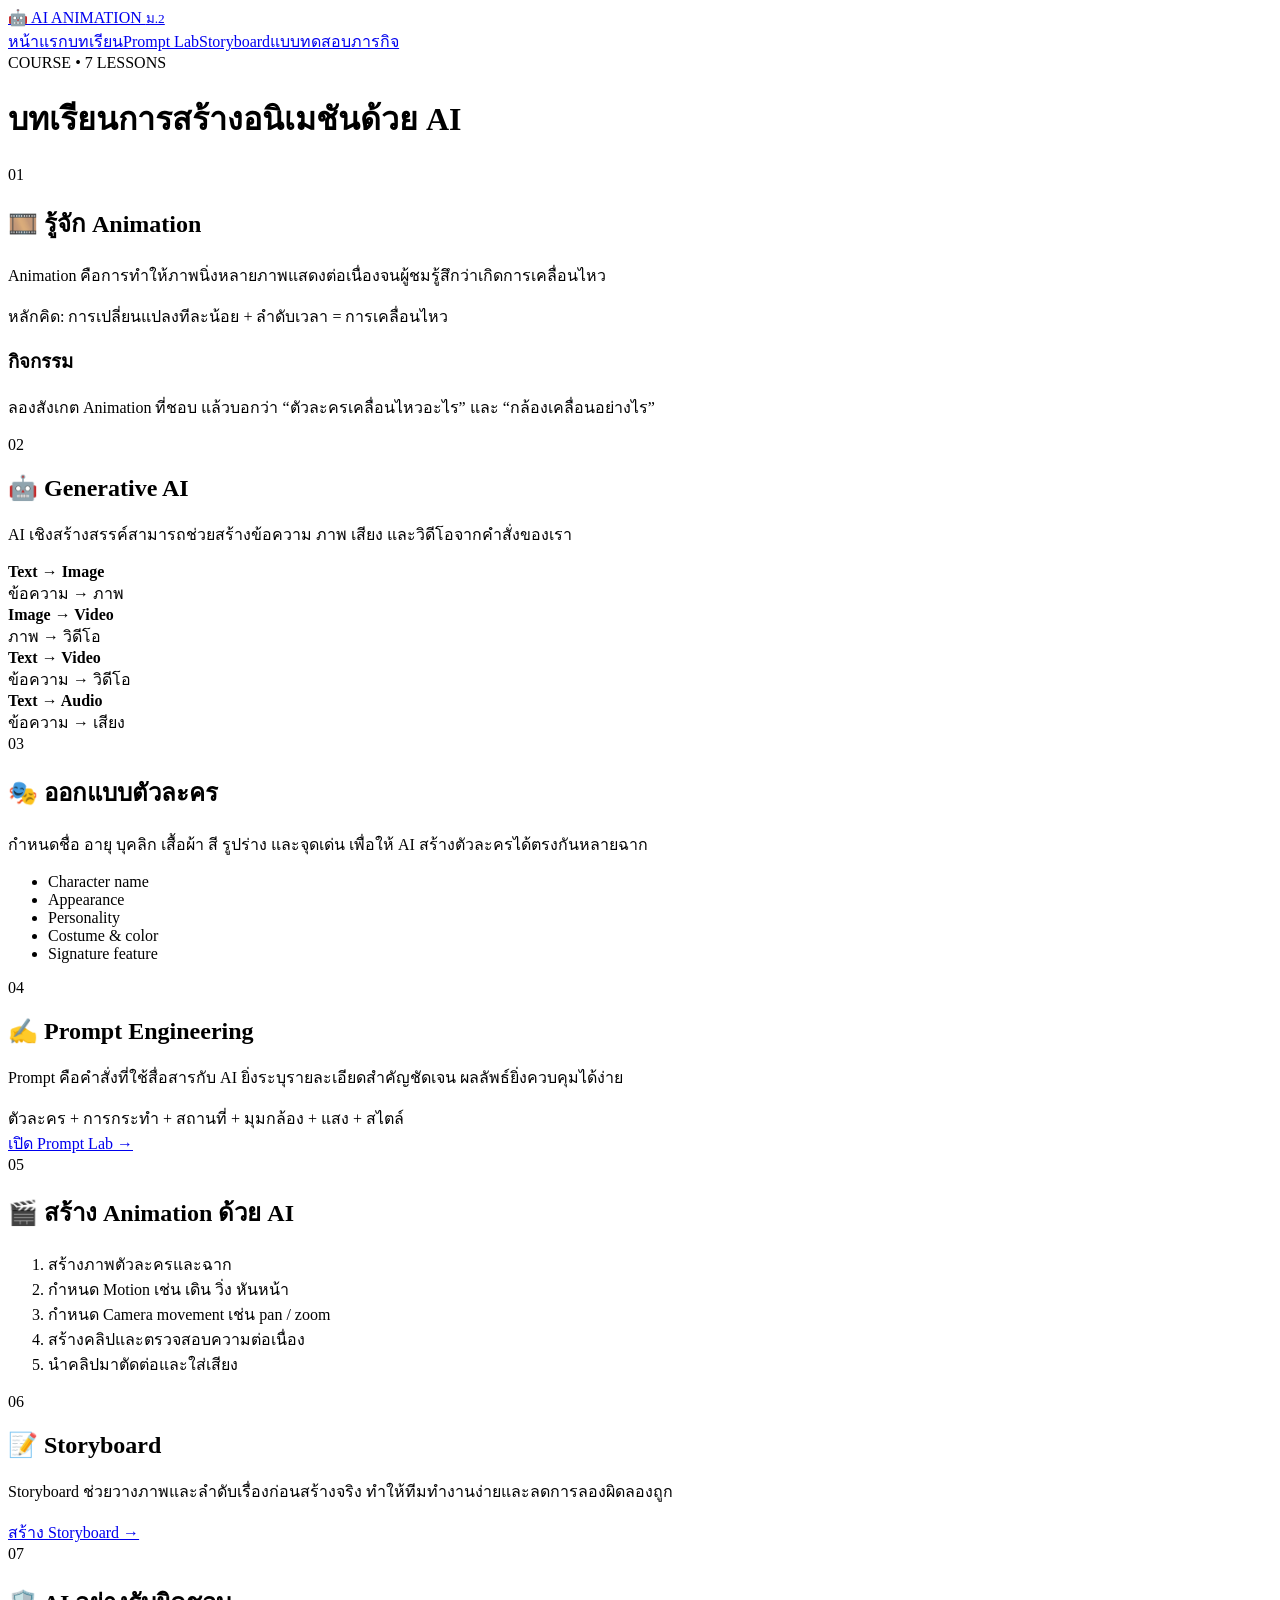
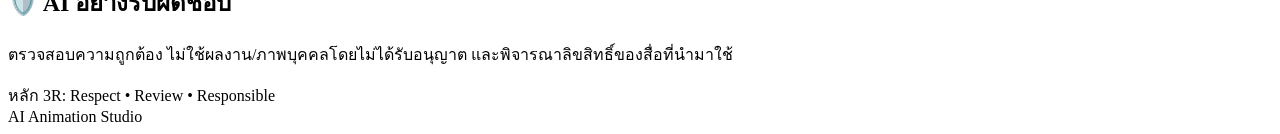
==== course.html @ 831b81f8 "Add files via upload" ====
<!doctype html><html lang="th"><head><meta charset="utf-8"><meta name="viewport" content="width=device-width,initial-scale=1"><title>บทเรียน | AI Animation Studio</title><link rel="stylesheet" href="css/style.css"></head><body>
<header class="nav"><a class="brand" href="index.html">🤖 AI ANIMATION <small>ม.2</small></a><nav><a href="index.html">หน้าแรก</a><a href="course.html">บทเรียน</a><a href="prompt-lab.html">Prompt Lab</a><a href="storyboard.html">Storyboard</a><a href="quiz.html">แบบทดสอบ</a><a href="mission.html">ภารกิจ</a></nav></header>
<main class="wrap page"><span class="tag">COURSE • 7 LESSONS</span><h1>บทเรียนการสร้างอนิเมชันด้วย AI</h1>
<div class="course-grid">
<section id="lesson1" class="lesson"><span>01</span><h2>🎞️ รู้จัก Animation</h2><p>Animation คือการทำให้ภาพนิ่งหลายภาพแสดงต่อเนื่องจนผู้ชมรู้สึกว่าเกิดการเคลื่อนไหว</p><div class="note">หลักคิด: การเปลี่ยนแปลงทีละน้อย + ลำดับเวลา = การเคลื่อนไหว</div><h3>กิจกรรม</h3><p>ลองสังเกต Animation ที่ชอบ แล้วบอกว่า “ตัวละครเคลื่อนไหวอะไร” และ “กล้องเคลื่อนอย่างไร”</p></section>
<section id="lesson2" class="lesson"><span>02</span><h2>🤖 Generative AI</h2><p>AI เชิงสร้างสรรค์สามารถช่วยสร้างข้อความ ภาพ เสียง และวิดีโอจากคำสั่งของเรา</p><div class="grid2"><div><b>Text → Image</b><br>ข้อความ → ภาพ</div><div><b>Image → Video</b><br>ภาพ → วิดีโอ</div><div><b>Text → Video</b><br>ข้อความ → วิดีโอ</div><div><b>Text → Audio</b><br>ข้อความ → เสียง</div></div></section>
<section id="lesson3" class="lesson"><span>03</span><h2>🎭 ออกแบบตัวละคร</h2><p>กำหนดชื่อ อายุ บุคลิก เสื้อผ้า สี รูปร่าง และจุดเด่น เพื่อให้ AI สร้างตัวละครได้ตรงกันหลายฉาก</p><ul><li>Character name</li><li>Appearance</li><li>Personality</li><li>Costume & color</li><li>Signature feature</li></ul></section>
<section id="lesson4" class="lesson"><span>04</span><h2>✍️ Prompt Engineering</h2><p>Prompt คือคำสั่งที่ใช้สื่อสารกับ AI ยิ่งระบุรายละเอียดสำคัญชัดเจน ผลลัพธ์ยิ่งควบคุมได้ง่าย</p><div class="prompt">ตัวละคร + การกระทำ + สถานที่ + มุมกล้อง + แสง + สไตล์</div><a class="btn" href="prompt-lab.html">เปิด Prompt Lab →</a></section>
<section id="lesson5" class="lesson"><span>05</span><h2>🎬 สร้าง Animation ด้วย AI</h2><ol><li>สร้างภาพตัวละครและฉาก</li><li>กำหนด Motion เช่น เดิน วิ่ง หันหน้า</li><li>กำหนด Camera movement เช่น pan / zoom</li><li>สร้างคลิปและตรวจสอบความต่อเนื่อง</li><li>นำคลิปมาตัดต่อและใส่เสียง</li></ol></section>
<section id="lesson6" class="lesson"><span>06</span><h2>📝 Storyboard</h2><p>Storyboard ช่วยวางภาพและลำดับเรื่องก่อนสร้างจริง ทำให้ทีมทำงานง่ายและลดการลองผิดลองถูก</p><a class="btn" href="storyboard.html">สร้าง Storyboard →</a></section>
<section id="lesson7" class="lesson"><span>07</span><h2>🛡️ AI อย่างรับผิดชอบ</h2><p>ตรวจสอบความถูกต้อง ไม่ใช้ผลงาน/ภาพบุคคลโดยไม่ได้รับอนุญาต และพิจารณาลิขสิทธิ์ของสื่อที่นำมาใช้</p><div class="note">หลัก 3R: Respect • Review • Responsible</div></section>
</div></main><footer>AI Animation Studio</footer></body></html>
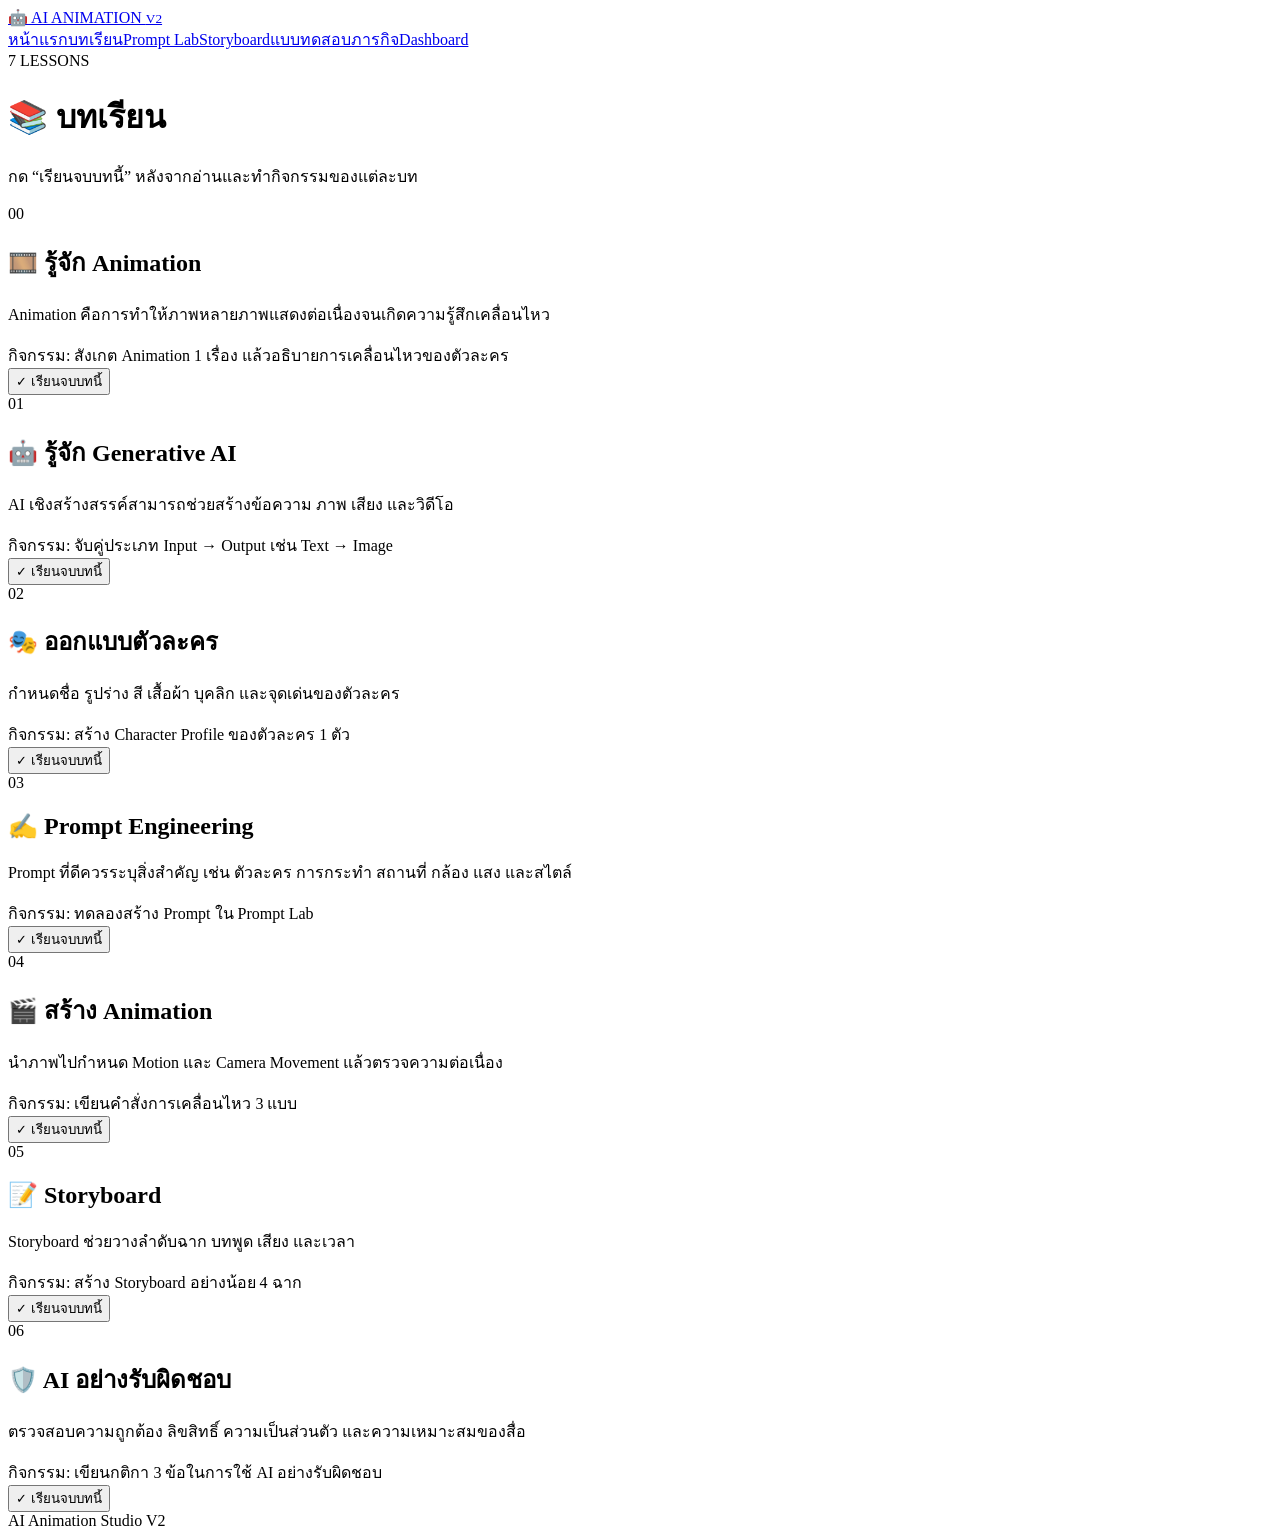
==== commit 92c4084b: "Add files via upload" ====
--- a/course.html
+++ b/course.html
@@ -1,12 +1,2 @@
-<!doctype html><html lang="th"><head><meta charset="utf-8"><meta name="viewport" content="width=device-width,initial-scale=1"><title>บทเรียน | AI Animation Studio</title><link rel="stylesheet" href="css/style.css"></head><body>
-<header class="nav"><a class="brand" href="index.html">🤖 AI ANIMATION <small>ม.2</small></a><nav><a href="index.html">หน้าแรก</a><a href="course.html">บทเรียน</a><a href="prompt-lab.html">Prompt Lab</a><a href="storyboard.html">Storyboard</a><a href="quiz.html">แบบทดสอบ</a><a href="mission.html">ภารกิจ</a></nav></header>
-<main class="wrap page"><span class="tag">COURSE • 7 LESSONS</span><h1>บทเรียนการสร้างอนิเมชันด้วย AI</h1>
-<div class="course-grid">
-<section id="lesson1" class="lesson"><span>01</span><h2>🎞️ รู้จัก Animation</h2><p>Animation คือการทำให้ภาพนิ่งหลายภาพแสดงต่อเนื่องจนผู้ชมรู้สึกว่าเกิดการเคลื่อนไหว</p><div class="note">หลักคิด: การเปลี่ยนแปลงทีละน้อย + ลำดับเวลา = การเคลื่อนไหว</div><h3>กิจกรรม</h3><p>ลองสังเกต Animation ที่ชอบ แล้วบอกว่า “ตัวละครเคลื่อนไหวอะไร” และ “กล้องเคลื่อนอย่างไร”</p></section>
-<section id="lesson2" class="lesson"><span>02</span><h2>🤖 Generative AI</h2><p>AI เชิงสร้างสรรค์สามารถช่วยสร้างข้อความ ภาพ เสียง และวิดีโอจากคำสั่งของเรา</p><div class="grid2"><div><b>Text → Image</b><br>ข้อความ → ภาพ</div><div><b>Image → Video</b><br>ภาพ → วิดีโอ</div><div><b>Text → Video</b><br>ข้อความ → วิดีโอ</div><div><b>Text → Audio</b><br>ข้อความ → เสียง</div></div></section>
-<section id="lesson3" class="lesson"><span>03</span><h2>🎭 ออกแบบตัวละคร</h2><p>กำหนดชื่อ อายุ บุคลิก เสื้อผ้า สี รูปร่าง และจุดเด่น เพื่อให้ AI สร้างตัวละครได้ตรงกันหลายฉาก</p><ul><li>Character name</li><li>Appearance</li><li>Personality</li><li>Costume & color</li><li>Signature feature</li></ul></section>
-<section id="lesson4" class="lesson"><span>04</span><h2>✍️ Prompt Engineering</h2><p>Prompt คือคำสั่งที่ใช้สื่อสารกับ AI ยิ่งระบุรายละเอียดสำคัญชัดเจน ผลลัพธ์ยิ่งควบคุมได้ง่าย</p><div class="prompt">ตัวละคร + การกระทำ + สถานที่ + มุมกล้อง + แสง + สไตล์</div><a class="btn" href="prompt-lab.html">เปิด Prompt Lab →</a></section>
-<section id="lesson5" class="lesson"><span>05</span><h2>🎬 สร้าง Animation ด้วย AI</h2><ol><li>สร้างภาพตัวละครและฉาก</li><li>กำหนด Motion เช่น เดิน วิ่ง หันหน้า</li><li>กำหนด Camera movement เช่น pan / zoom</li><li>สร้างคลิปและตรวจสอบความต่อเนื่อง</li><li>นำคลิปมาตัดต่อและใส่เสียง</li></ol></section>
-<section id="lesson6" class="lesson"><span>06</span><h2>📝 Storyboard</h2><p>Storyboard ช่วยวางภาพและลำดับเรื่องก่อนสร้างจริง ทำให้ทีมทำงานง่ายและลดการลองผิดลองถูก</p><a class="btn" href="storyboard.html">สร้าง Storyboard →</a></section>
-<section id="lesson7" class="lesson"><span>07</span><h2>🛡️ AI อย่างรับผิดชอบ</h2><p>ตรวจสอบความถูกต้อง ไม่ใช้ผลงาน/ภาพบุคคลโดยไม่ได้รับอนุญาต และพิจารณาลิขสิทธิ์ของสื่อที่นำมาใช้</p><div class="note">หลัก 3R: Respect • Review • Responsible</div></section>
-</div></main><footer>AI Animation Studio</footer></body></html>+<!doctype html><html lang="th"><head><meta charset="utf-8"><meta name="viewport" content="width=device-width,initial-scale=1"><title>บทเรียน | AI Animation V2</title><link rel="stylesheet" href="css/style.css"></head><body><header class="nav"><a class="brand" href="index.html">🤖 AI ANIMATION <small>V2</small></a><nav><a href="index.html">หน้าแรก</a><a href="course.html">บทเรียน</a><a href="prompt-lab.html">Prompt Lab</a><a href="storyboard.html">Storyboard</a><a href="quiz.html">แบบทดสอบ</a><a href="mission.html">ภารกิจ</a><a href="dashboard.html">Dashboard</a></nav></header><main class="wrap page"><span class="tag">7 LESSONS</span><h1>📚 บทเรียน</h1><p class="lead">กด “เรียนจบบทนี้” หลังจากอ่านและทำกิจกรรมของแต่ละบท</p><div class="course-grid">
+<section class="lesson" id="lesson0"><span>00</span><h2>🎞️ รู้จัก Animation</h2><p>Animation คือการทำให้ภาพหลายภาพแสดงต่อเนื่องจนเกิดความรู้สึกเคลื่อนไหว</p><div class="note">กิจกรรม: สังเกต Animation 1 เรื่อง แล้วอธิบายการเคลื่อนไหวของตัวละคร</div><button class="btn" onclick="completeLesson(0)">✓ เรียนจบบทนี้</button><span id="done0" class="done"></span></section><section class="lesson" id="lesson1"><span>01</span><h2>🤖 รู้จัก Generative AI</h2><p>AI เชิงสร้างสรรค์สามารถช่วยสร้างข้อความ ภาพ เสียง และวิดีโอ</p><div class="note">กิจกรรม: จับคู่ประเภท Input → Output เช่น Text → Image</div><button class="btn" onclick="completeLesson(1)">✓ เรียนจบบทนี้</button><span id="done1" class="done"></span></section><section class="lesson" id="lesson2"><span>02</span><h2>🎭 ออกแบบตัวละคร</h2><p>กำหนดชื่อ รูปร่าง สี เสื้อผ้า บุคลิก และจุดเด่นของตัวละคร</p><div class="note">กิจกรรม: สร้าง Character Profile ของตัวละคร 1 ตัว</div><button class="btn" onclick="completeLesson(2)">✓ เรียนจบบทนี้</button><span id="done2" class="done"></span></section><section class="lesson" id="lesson3"><span>03</span><h2>✍️ Prompt Engineering</h2><p>Prompt ที่ดีควรระบุสิ่งสำคัญ เช่น ตัวละคร การกระทำ สถานที่ กล้อง แสง และสไตล์</p><div class="note">กิจกรรม: ทดลองสร้าง Prompt ใน Prompt Lab</div><button class="btn" onclick="completeLesson(3)">✓ เรียนจบบทนี้</button><span id="done3" class="done"></span></section><section class="lesson" id="lesson4"><span>04</span><h2>🎬 สร้าง Animation</h2><p>นำภาพไปกำหนด Motion และ Camera Movement แล้วตรวจความต่อเนื่อง</p><div class="note">กิจกรรม: เขียนคำสั่งการเคลื่อนไหว 3 แบบ</div><button class="btn" onclick="completeLesson(4)">✓ เรียนจบบทนี้</button><span id="done4" class="done"></span></section><section class="lesson" id="lesson5"><span>05</span><h2>📝 Storyboard</h2><p>Storyboard ช่วยวางลำดับฉาก บทพูด เสียง และเวลา</p><div class="note">กิจกรรม: สร้าง Storyboard อย่างน้อย 4 ฉาก</div><button class="btn" onclick="completeLesson(5)">✓ เรียนจบบทนี้</button><span id="done5" class="done"></span></section><section class="lesson" id="lesson6"><span>06</span><h2>🛡️ AI อย่างรับผิดชอบ</h2><p>ตรวจสอบความถูกต้อง ลิขสิทธิ์ ความเป็นส่วนตัว และความเหมาะสมของสื่อ</p><div class="note">กิจกรรม: เขียนกติกา 3 ข้อในการใช้ AI อย่างรับผิดชอบ</div><button class="btn" onclick="completeLesson(6)">✓ เรียนจบบทนี้</button><span id="done6" class="done"></span></section></div></main><footer>AI Animation Studio V2</footer><script src="js/core.js"></script></body></html>
